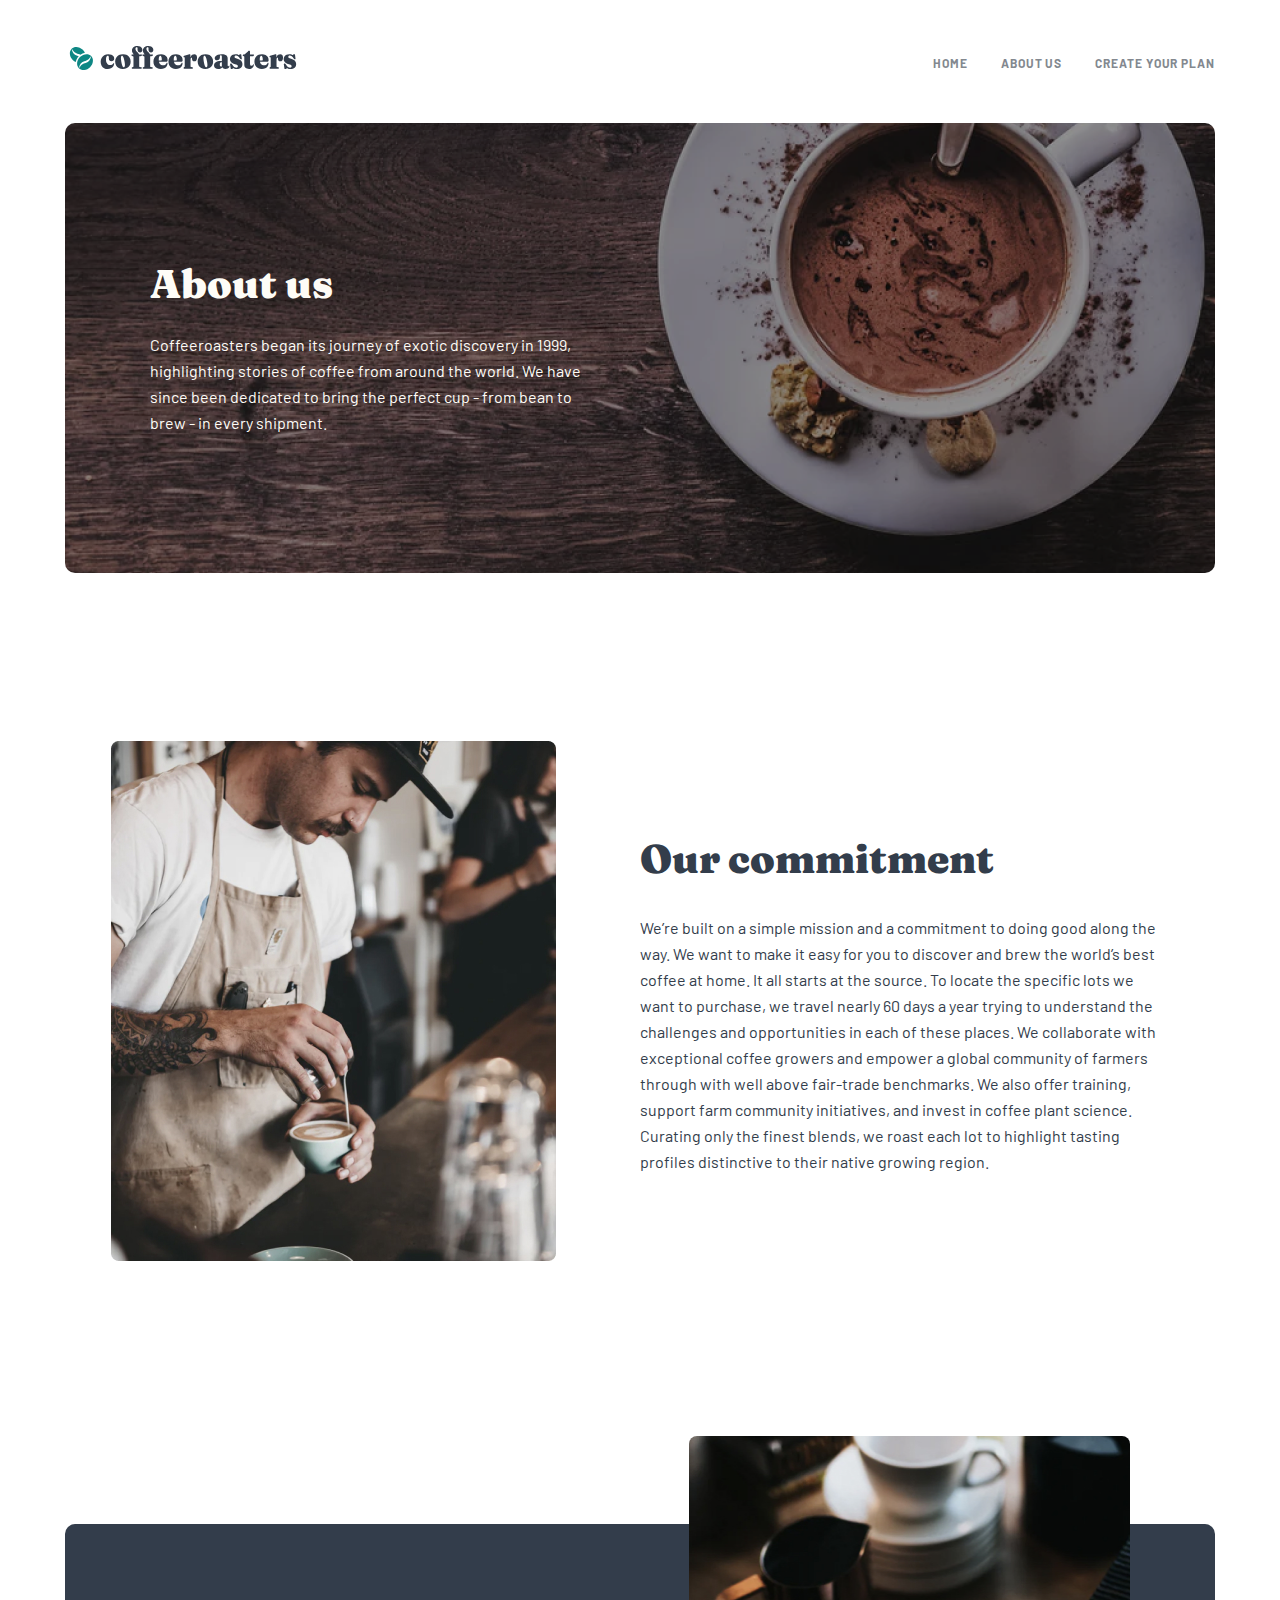
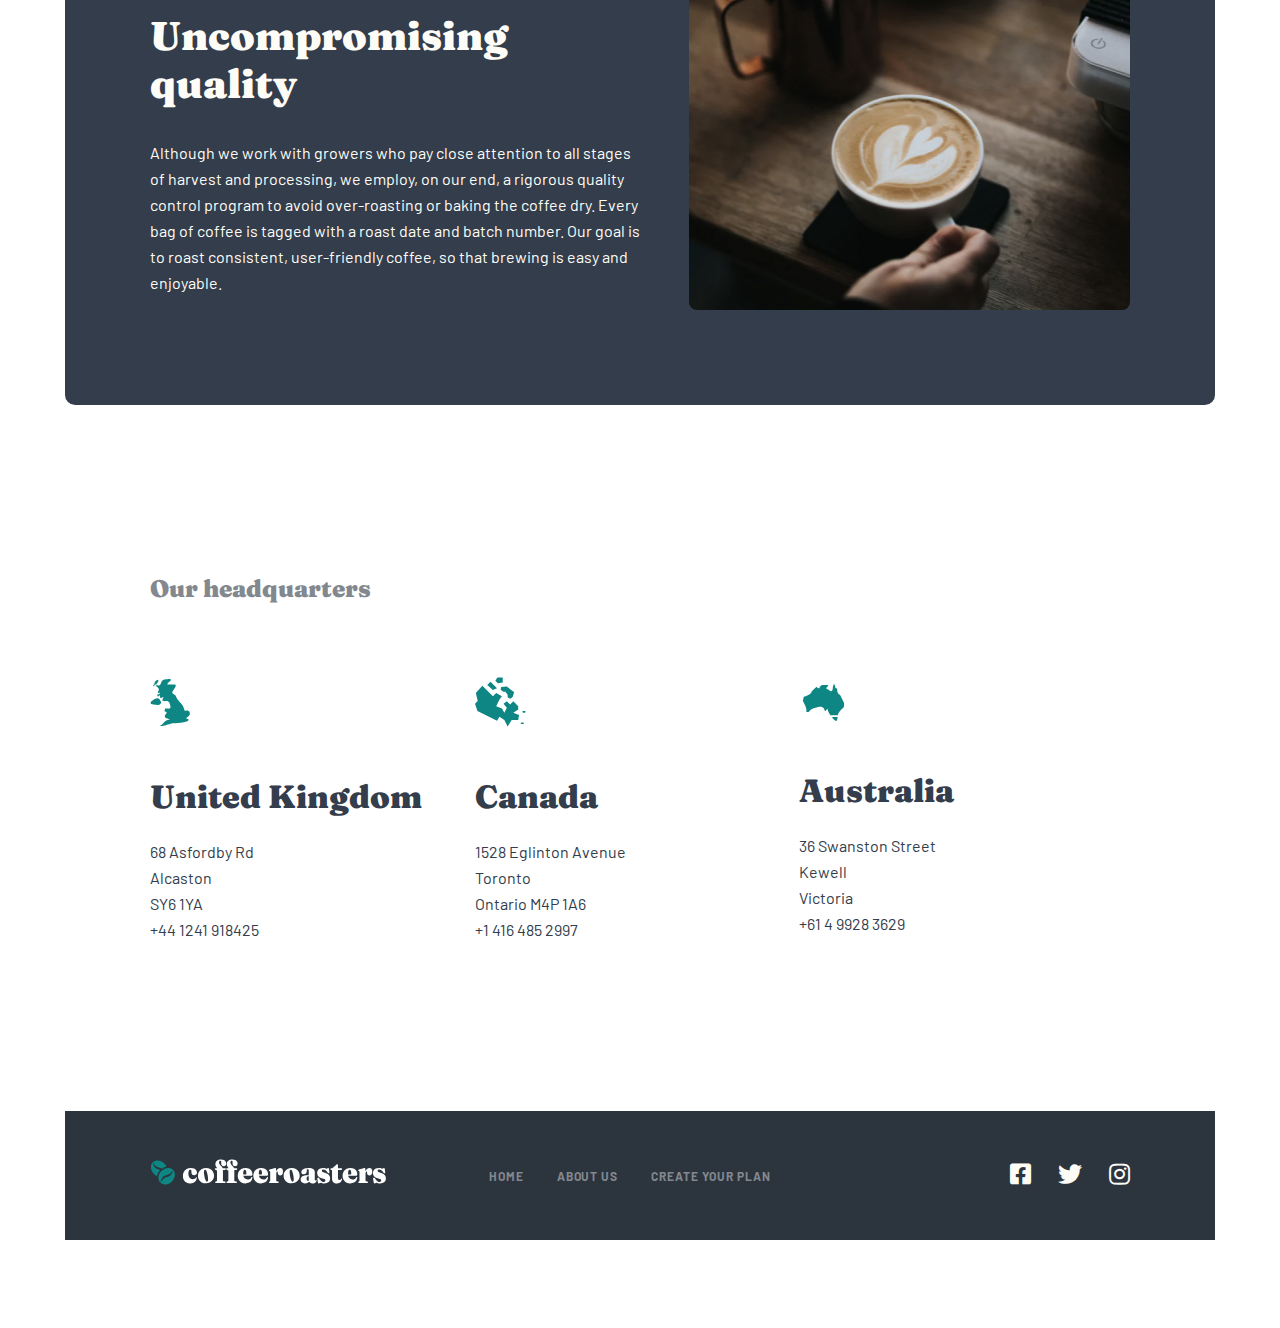
==== about.html @ ba12911a "initial commit" ====
<!DOCTYPE html>
<html lang="en">
<head>
    <meta charset="UTF-8">
    <meta http-equiv="X-UA-Compatible" content="IE=edge">
    <meta name="viewport" content="width=device-width, initial-scale=1.0">
    <title>Coffee(about)</title>
    <link rel="stylesheet" href="https://pro.fontawesome.com/releases/v5.10.0/css/all.css">
    <link rel="stylesheet" href="./css/normalize.css">
    <link rel="stylesheet" href="./css/fonts.css">
    <link rel="stylesheet" href="./css/main.css">
</head>
<body>
    
    <header class="header">
        <div class="container">
            <nav class="nav">
                <a href="./index.html"><img class="header__logo" src="./img/logo.svg" alt="logo" width="236" height="26"></a>
                <input id="check" type="checkbox">
                <label class="label" for="check">
                    <i class="fas fa-bars" id="sign-1"></i>
                    <i class="fas fa-times"  id="sign-2"></i>
                </label>
                <ul class="nav__list">
                    <li class="nav__item"><a href="./index.html" class="nav__link">HOME</a></li>
                    <li class="nav__item"><a href="./about.html" class="nav__link">ABOUT US</a></li>
                    <li class="nav__item"><a href="./plan.html" class="nav__link">Create your plan</a></li>
                </ul>
            </nav>
        </div>
    </header>
    
    <main>
        <section class="about">
            <div class="container">
                <h1 class="about__title">About us</h1>
                <p class="about__text">Coffeeroasters began its journey of exotic discovery in 1999, highlighting stories of coffee from around the world. We have since been dedicated to bring the perfect cup - from bean to brew - in every shipment.</p>
            </div>
        </section>
        
        <section class="commitment">
            <div class="container">
                <div class="commitment__img">
                    <img src="./img/coffee-maker.jpg" alt="coffee maker" width="445" height="520">
                </div>
                <div class="commitment__text">
                    <h2 class="commitment__title">Our commitment</h2>
                    <p class="commitment__desc">We’re built on a simple mission and a commitment to doing good along the way. We want to make it easy for you to discover and brew the world’s best coffee at home. It all starts at the source. To locate the specific lots we want to purchase, we travel nearly 60 days a year trying to understand the challenges and opportunities in each of these places. We collaborate with exceptional coffee growers and empower a global community of farmers through with well above fair-trade benchmarks. We also offer training, support farm community initiatives, and invest in coffee plant science. Curating only the finest blends, we roast each lot to highlight tasting profiles distinctive to their native growing region.</p>
                </div>
            </div>
        </section>
        
        <section class="quality">
            <div class="container">
                <div class="quality__text">
                    <h2 class="quality__title">Uncompromising quality</h2>
                    <p class="quality__desc">Although we work with growers who pay close attention to all stages of harvest and processing, we employ, on our end, a rigorous quality control program to avoid over-roasting or baking the coffee dry. Every bag of coffee is tagged with a roast date and batch number. Our goal is to roast consistent, user-friendly coffee, so that brewing is easy and enjoyable.</p>
                </div>
                <div class="quality__img">
                    <img src="./img/coffee.jpg" alt="a cup of coffee" width="445" height="474">
                </div>
            </div>
        </section>

        <section class="headquarters">
            <div class="container">
                <h3 class="headquarters__title">Our headquarters</h3>
                <ul class="headquarters__list">
                    <li class="headquarters__item">
                        <img src="./img/uk.svg" alt="uk" width="41" height="49">
                        <h2 class="headquarters__item-title">United Kingdom</h2>
                        <p class="headquarters__item-info">68  Asfordby Rd <br> Alcaston <br> SY6 1YA <br> +44 1241 918425</p>
                    </li>
                    <li class="headquarters__item">
                        <img src="./img/canada.svg" alt="canada" width="51" height="50">
                        <h2 class="headquarters__item-title">Canada</h2>
                        <p class="headquarters__item-info">1528  Eglinton Avenue<br> Toronto <br>Ontario M4P 1A6 <br> +1 416 485 2997</p>
                    </li>
                    <li class="headquarters__item">
                        <img src="./img/australia.svg" alt="australia" width="49" height="37">
                        <h2 class="headquarters__item-title">Australia</h2>
                        <p class="headquarters__item-info">36 Swanston Street <br> Kewell <br> Victoria <br> +61 4 9928 3629</p>
                    </li>
                </ul>
            </div>
        </section>
    </main>

    <footer class="footer">
        <div class="container">
            <a href="./index.html"><img class="footer__logo" src="./img/logo-white.svg" alt="logo" width="236" height="26"></a>
            <ul class="footer__list">
                <li class="footer__item"><a href="#" class="footer__link">HOME</a></li>
                <li class="footer__item"><a href="#" class="footer__link">ABOUT US</a></li>
                <li class="footer__item"><a href="#" class="footer__link">Create your plan</a></li>
            </ul>
            <div class="footer__icons">
                <a class="footer__icon" target="_blank" href="#"><i class="fab fa-facebook-square"></i></a>
                <a class="footer__icon" target="_blank" href="#"><i class="fab fa-twitter"></i></a>
                <a class="footer__icon" target="_blank" href="#"><i class="fab fa-instagram"></i></a>
            </div>
        </div>
    </footer>
    
</body>
</html>
---- css/fonts.css ----
/* barlow-regular - latin */
@font-face {
    font-family: 'Barlow';
    font-style: normal;
    font-weight: 400;
    src: local(''),
         url('../fonts/barlow-v5-latin-regular.woff2') format('woff2'), 
         url('../fonts/barlow-v5-latin-regular.woff') format('woff');
  }
  /* barlow-700 - latin */
  @font-face {
    font-family: 'Barlow';
    font-style: normal;
    font-weight: 700;
    src: local(''),
         url('../fonts/barlow-v5-latin-700.woff2') format('woff2'), 
         url('../fonts/barlow-v5-latin-700.woff') format('woff');
  }

  /* fraunces-regular - latin */
@font-face {
    font-family: 'Fraunces';
    font-style: normal;
    font-weight: 400;
    src: local(''),
         url('../fonts/fraunces-v10-latin-regular.woff2') format('woff2'),
         url('../fonts/fraunces-v10-latin-regular.woff') format('woff');
  }
  /* fraunces-900 - latin */
  @font-face {
    font-family: 'Fraunces';
    font-style: normal;
    font-weight: 900;
    src: local(''),
         url('../fonts/fraunces-v10-latin-900.woff2') format('woff2'), 
         url('../fonts/fraunces-v10-latin-900.woff') format('woff'); 
  }
---- css/main.css ----
*,
*::before,
*::after {
  margin: 0;
  padding: 0;
  -webkit-box-sizing: border-box;
          box-sizing: border-box;
}

body {
  font-family: "Barlow", "Arial", sans-serif;
  font-size: 16px;
  line-height: 26px;
  cursor: default;
  overflow-x: hidden;
}

img {
  max-width: 100%;
}

ul {
  list-style-type: none;
}

a {
  text-decoration: none;
}

.link {
  display: inline-block;
  font-family: "Fraunces";
  font-weight: 900;
  font-size: 18px;
  line-height: 25px;
  color: #FEFCF7;
  text-decoration: none;
  background: #0E8784;
  border-radius: 6px;
  padding: 15px 31px;
}

.link:hover {
  background-color: #66D2CF;
  -webkit-transition: .3s ease all;
  transition: .3s ease all;
}

.container {
  width: 1280px;
  margin: 0 auto;
}

.header {
  margin-bottom: 45px;
}

.header__logo {
  width: 236px;
  height: 26px;
}

.header .nav {
  display: -webkit-box;
  display: -ms-flexbox;
  display: flex;
  -webkit-box-align: center;
      -ms-flex-align: center;
          align-items: center;
  -webkit-box-pack: justify;
      -ms-flex-pack: justify;
          justify-content: space-between;
  padding-top: 45px;
}

.header .nav__list {
  display: -webkit-box;
  display: -ms-flexbox;
  display: flex;
}

.header .nav__link {
  color: #83888F;
  text-transform: uppercase;
  margin-left: 33px;
  font-weight: bold;
  font-size: 12px;
  line-height: 15px;
  letter-spacing: 0.923077px;
}

.header .nav__link:hover {
  color: #333D4B;
  -webkit-transition: .3s ease all;
  transition: .3s ease all;
}

#check {
  display: none;
}

#sign-1 {
  display: none;
  color: #333D4B;
  font-size: 22px;
  cursor: pointer;
}

#sign-2 {
  display: none;
  color: #333D4B;
  font-size: 22px;
  cursor: pointer;
}

.footer {
  margin-bottom: 88px;
}

.footer .container {
  display: -webkit-box;
  display: -ms-flexbox;
  display: flex;
  -webkit-box-align: center;
      -ms-flex-align: center;
          align-items: center;
  background-color: #2C343E;
  padding: 48px 85px;
}

.footer__list {
  display: -webkit-box;
  display: -ms-flexbox;
  display: flex;
  margin-left: 103px;
}

.footer__item {
  margin-right: 33px;
}

.footer__item:last-child {
  margin-right: 0;
}

.footer__link {
  color: #83888F;
  font-weight: bold;
  font-size: 12px;
  text-transform: uppercase;
  letter-spacing: 0.923077px;
}

.footer__link:hover {
  color: #FEFCF7;
  -webkit-transition: .3s ease all;
  transition: .3s ease all;
}

.footer__icons {
  margin-left: auto;
}

.footer__icon {
  font-size: 24px;
  color: #FEFCF7;
  margin-left: 24px;
}

.footer__icon:hover {
  color: #FDD6BA;
  -webkit-transition: .3s ease all;
  transition: .3s ease all;
}

.intro .container {
  background-image: url(../img/intro-bg.png);
  background-repeat: no-repeat;
  background-position: center;
  border-radius: 10px;
  padding-left: 86px;
}

.intro__title {
  font-family: "Fraunces";
  color: #FEFCF7;
  font-weight: 900;
  font-size: 72px;
  line-height: 72px;
  margin-bottom: 32px;
  padding-top: 115px;
}

.intro__desc {
  color: #FEFCF7;
  opacity: 0.8;
  width: 445px;
  margin-bottom: 56px;
}

.intro__link {
  padding-bottom: 116px;
}

.benefits {
  margin-top: 165px;
}

.benefits .container {
  background-color: #333D4B;
  border-radius: 10px;
  height: 580px;
}

.benefits__title {
  font-family: "Fraunces";
  text-align: center;
  font-weight: 900;
  font-size: 40px;
  line-height: 48px;
  color: #FEFCF7;
  padding-top: 95px;
  margin-bottom: 32px;
}

.benefits__text {
  width: 540px;
  margin: 0 auto;
  text-align: center;
  color: #FEFCF7;
  opacity: 0.8;
}

.benefits__list {
  display: -webkit-box;
  display: -ms-flexbox;
  display: flex;
  -webkit-box-align: center;
      -ms-flex-align: center;
          align-items: center;
  -webkit-box-pack: center;
      -ms-flex-pack: center;
          justify-content: center;
  -ms-flex-wrap: wrap;
      flex-wrap: wrap;
  margin-top: 86px;
}

.benefits__item {
  width: 27.34375%;
  display: -webkit-box;
  display: -ms-flexbox;
  display: flex;
  -webkit-box-orient: vertical;
  -webkit-box-direction: normal;
      -ms-flex-direction: column;
          flex-direction: column;
  -webkit-box-align: center;
      -ms-flex-align: center;
          align-items: center;
  text-align: center;
  padding: 0 47px 47px 47px;
  background-color: #0E8784;
  margin: 15px;
  border-radius: 8px;
}

.benefits__item-title {
  font-family: "Fraunces";
  font-weight: 900;
  font-size: 24px;
  line-height: 32px;
  color: #FEFCF7;
  margin-bottom: 24px;
}

.benefits__img {
  width: 72px;
  height: 72px;
  margin-top: 72px;
  margin-bottom: 56px;
}

.benefits__desc {
  color: #FEFCF7;
}

.collection {
  position: relative;
  margin-top: 200px;
  text-align: center;
}

.collection__bg {
  font-family: "Fraunces";
  font-size: 155px;
  font-weight: 900;
  background: -webkit-gradient(linear, left top, left bottom, from(#bebebe), color-stop(#eceaea), to(#fafafa));
  background: linear-gradient(to bottom, #bebebe, #eceaea, #fafafa);
  -webkit-background-clip: text;
  -webkit-text-fill-color: transparent;
}

.collection__bg-box {
  position: absolute;
  left: 0;
  right: 0;
  top: 50px;
  z-index: -1;
}

.collection__list {
  display: -webkit-box;
  display: -ms-flexbox;
  display: flex;
  -webkit-box-align: center;
      -ms-flex-align: center;
          align-items: center;
  -webkit-box-pack: center;
      -ms-flex-pack: center;
          justify-content: center;
  -ms-flex-wrap: wrap;
      flex-wrap: wrap;
}

.collection__list li {
  display: -webkit-box;
  display: -ms-flexbox;
  display: flex;
  -webkit-box-align: center;
      -ms-flex-align: center;
          align-items: center;
  -webkit-box-pack: center;
      -ms-flex-pack: center;
          justify-content: center;
  -webkit-box-orient: vertical;
  -webkit-box-direction: normal;
      -ms-flex-direction: column;
          flex-direction: column;
  width: 19.92188%;
  margin: 15px;
  margin-top: 67px;
}

.collection__title {
  font-family: "Fraunces";
  font-weight: 900;
  font-size: 24px;
  line-height: 32px;
  color: #333D4B;
  margin-bottom: 24px;
  margin-top: 71px;
}

.collection__desc {
  color: #333D4B;
}

.collection__product-1::before {
  content: "";
  background-image: url(../img/kopi1.png);
  width: 255px;
  height: 193px;
}

.collection__product-2::before {
  content: "";
  background-image: url(../img/kopi2.png);
  width: 256px;
  height: 193px;
}

.collection__product-3::before {
  content: "";
  background-image: url(../img/kopi3.png);
  width: 256px;
  height: 193px;
}

.collection__product-4::before {
  content: "";
  background-image: url(../img/kopi4.png);
  background-size: contain;
  width: 256px;
  height: 193px;
}

.process {
  margin-top: 350px;
  padding-left: 86px;
}

.process__title {
  font-family: "Fraunces";
  font-weight: 900;
  font-size: 24px;
  line-height: 32px;
  color: #83888F;
}

.process__line {
  display: -webkit-box;
  display: -ms-flexbox;
  display: flex;
  -webkit-box-align: center;
      -ms-flex-align: center;
          align-items: center;
  -webkit-box-pack: center;
      -ms-flex-pack: center;
          justify-content: center;
  -webkit-box-pack: justify;
      -ms-flex-pack: justify;
          justify-content: space-between;
  width: 790px;
  height: 2px;
  background-color: #FDD6BA;
  margin-top: 95px;
  margin-bottom: 82px;
}

.process__circle {
  display: inline-block;
  width: 31px;
  height: 31px;
  background: #FEFCF7;
  border: 2px solid #0E8784;
  border-radius: 50%;
}

.process__list {
  display: -webkit-box;
  display: -ms-flexbox;
  display: flex;
  -ms-flex-wrap: wrap;
      flex-wrap: wrap;
}

.process__item {
  width: 22.26562%;
  margin-right: 95px;
  margin-bottom: 20px;
}

.process__item:last-child {
  margin-right: 0;
}

.process__item span {
  font-family: "Fraunces";
  font-weight: 900;
  font-size: 72px;
  line-height: 72px;
  color: #FDD6BA;
}

.process__item-title {
  font-family: "Fraunces";
  width: 255px;
  font-weight: 900;
  font-size: 32px;
  line-height: 36px;
  color: #333D4B;
  margin-top: 38px;
  margin-bottom: 42px;
}

.process__item-desc {
  color: #333D4B;
}

.process__link {
  margin-top: 44px;
  margin-bottom: 200px;
}

.about .container {
  display: -webkit-box;
  display: -ms-flexbox;
  display: flex;
  -webkit-box-orient: vertical;
  -webkit-box-direction: normal;
      -ms-flex-direction: column;
          flex-direction: column;
  -webkit-box-pack: center;
      -ms-flex-pack: center;
          justify-content: center;
  background-image: url(/img/about-bg.png);
  background-position: center;
  border-radius: 10px;
  padding-left: 85px;
  height: 450px;
}

.about__title {
  font-family: "Fraunces";
  color: #FEFCF7;
  font-weight: 900;
  font-size: 40px;
  line-height: 48px;
  margin-bottom: 24px;
}

.about__text {
  width: 445px;
  color: #FEFCF7;
}

.commitment {
  margin-top: 168px;
}

.commitment .container {
  display: -webkit-box;
  display: -ms-flexbox;
  display: flex;
  -webkit-box-align: center;
      -ms-flex-align: center;
          align-items: center;
  -webkit-box-pack: center;
      -ms-flex-pack: center;
          justify-content: center;
  -ms-flex-wrap: wrap;
      flex-wrap: wrap;
}

.commitment__img {
  width: 46%;
}

.commitment__text {
  width: 46%;
}

.commitment__title {
  font-family: "Fraunces";
  color: #333D4B;
  font-weight: 900;
  font-size: 40px;
  line-height: 48px;
  margin-bottom: 32px;
}

.commitment__desc {
  color: #333D4B;
}

.quality {
  margin-top: 256px;
}

.quality .container {
  background-color: #333D4B;
  border-radius: 10px;
  padding: 0 85px;
  display: -webkit-box;
  display: -ms-flexbox;
  display: flex;
  -webkit-box-pack: justify;
      -ms-flex-pack: justify;
          justify-content: space-between;
  -ms-flex-wrap: wrap;
      flex-wrap: wrap;
}

.quality__text {
  width: 50%;
}

.quality__title {
  font-family: "Fraunces";
  color: #FEFCF7;
  font-weight: 900;
  font-size: 40px;
  line-height: 48px;
  margin-bottom: 32px;
  margin-top: 88px;
}

.quality__desc {
  color: #FEFCF7;
}

.quality__img {
  width: 45%;
  -webkit-transform: translateY(-88px);
          transform: translateY(-88px);
}

.quality__img img {
  border-radius: 8px;
}

.headquarters {
  margin-top: 168px;
  margin-bottom: 168px;
}

.headquarters .container {
  padding-left: 85px;
}

.headquarters__title {
  font-family: "Fraunces";
  color: #83888F;
  font-weight: 900;
  font-size: 24px;
  line-height: 32px;
  margin-bottom: 72px;
}

.headquarters__list {
  display: -webkit-box;
  display: -ms-flexbox;
  display: flex;
  -webkit-box-align: center;
      -ms-flex-align: center;
          align-items: center;
  -ms-flex-wrap: wrap;
      flex-wrap: wrap;
}

.headquarters__item {
  width: 25.78125%;
  margin-right: 50px;
}

.headquarters__item:last-child {
  margin-right: 0;
}

.headquarters__item-title {
  font-family: "Fraunces";
  color: #333D4B;
  font-weight: 900;
  font-size: 32px;
  line-height: 36px;
  margin-bottom: 24px;
  margin-top: 45px;
}

.headquarters__item-info {
  color: #333D4B;
}

.plan .container {
  display: -webkit-box;
  display: -ms-flexbox;
  display: flex;
  -webkit-box-orient: vertical;
  -webkit-box-direction: normal;
      -ms-flex-direction: column;
          flex-direction: column;
  -webkit-box-pack: center;
      -ms-flex-pack: center;
          justify-content: center;
  background-image: url(/img/plan-bg.png);
  background-repeat: no-repeat;
  background-position: center;
  border-radius: 10px;
  height: 450px;
  padding-left: 86px;
}

.plan__title {
  font-family: "Fraunces";
  color: #FEFCF7;
  font-weight: 900;
  font-size: 72px;
  line-height: 72px;
  margin-bottom: 32px;
}

.plan__desc {
  width: 445px;
  color: #FEFCF7;
}

.process-2 {
  margin-top: 177px;
}

.process-2 .container {
  background-color: #333D4B;
  padding-left: 86px;
  padding-top: 105px;
  border-radius: 10px;
}

.process-2__line {
  display: -webkit-box;
  display: -ms-flexbox;
  display: flex;
  -webkit-box-align: center;
      -ms-flex-align: center;
          align-items: center;
  -webkit-box-pack: center;
      -ms-flex-pack: center;
          justify-content: center;
  -webkit-box-pack: justify;
      -ms-flex-pack: justify;
          justify-content: space-between;
  width: 790px;
  height: 2px;
  background-color: #FDD6BA;
  margin-bottom: 82px;
}

.process-2__circle {
  display: inline-block;
  width: 31px;
  height: 31px;
  background: #333D4B;
  border: 2px solid #0E8784;
  border-radius: 50%;
}

.process-2__list {
  display: -webkit-box;
  display: -ms-flexbox;
  display: flex;
  -ms-flex-wrap: wrap;
      flex-wrap: wrap;
}

.process-2__item {
  width: 22.26562%;
  margin-right: 95px;
  margin-bottom: 20px;
}

.process-2__item:last-child {
  margin-right: 0;
}

.process-2__item span {
  font-family: "Fraunces";
  font-weight: 900;
  font-size: 72px;
  line-height: 72px;
  color: #FDD6BA;
}

.process-2__item-title {
  font-family: "Fraunces";
  font-weight: 900;
  font-size: 32px;
  line-height: 36px;
  color: #FEFCF7;
  margin-top: 38px;
  margin-bottom: 42px;
}

.process-2__item-desc {
  color: #FEFCF7;
  margin-bottom: 87px;
}

.info {
  margin-top: 159px;
}

.info .container {
  padding: 0 85px;
  display: -webkit-box;
  display: -ms-flexbox;
  display: flex;
  -webkit-box-pack: justify;
      -ms-flex-pack: justify;
          justify-content: space-between;
  -ms-flex-wrap: wrap;
      flex-wrap: wrap;
}

.info__left {
  width: 30%;
}

.info__right {
  width: 66%;
}

.info__left-content {
  width: 255px;
  font-family: "Fraunces";
  font-size: 24px;
  line-height: 32px;
  margin-right: 29px;
  font-weight: 900;
  opacity: .4;
}

.info__left-content:hover {
  opacity: .7;
}

.info__left-content .clr-green {
  color: #0E8784;
}

.info__left span {
  color: #83888F;
  margin-right: 29px;
  cursor: default;
}

.info__left-link {
  color: #333D4B;
}

.info__line {
  width: 255px;
  height: 1px;
  background-color: #83888F;
  opacity: 0.25;
  margin: 24px 0;
}

.info__left--active {
  opacity: 1;
}

.info__item {
  margin-bottom: 88px;
}

.info__item-content {
  display: -webkit-box;
  display: -ms-flexbox;
  display: flex;
  -webkit-box-align: center;
      -ms-flex-align: center;
          align-items: center;
  -webkit-box-pack: justify;
      -ms-flex-pack: justify;
          justify-content: space-between;
}

.info__item-title {
  font-family: "Fraunces";
  color: #83888F;
  font-weight: 900;
  font-size: 40px;
  line-height: 48px;
  margin-right: 80px;
}

.info__item-btn {
  background-color: transparent;
  border: none;
  cursor: pointer;
}

.info__item-list {
  display: -webkit-box;
  display: -ms-flexbox;
  display: flex;
  -webkit-box-pack: justify;
      -ms-flex-pack: justify;
          justify-content: space-between;
  -ms-flex-wrap: wrap;
      flex-wrap: wrap;
  margin-top: 56px;
}

.info__item-list li {
  width: 30%;
  padding: 32px 27px 0 27px;
  background-color: #F4F1EB;
  border-radius: 8px;
}

.info__item-list li:not(:last-child) {
  margin-right: 20px;
}

.info__item-list li:hover {
  background-color: #FDD6BA;
  -webkit-transition: .3s ease all;
  transition: .3s ease all;
}

.info__item-list li h3 {
  font-family: "Fraunces";
  color: #333D4B;
  font-weight: 900;
  font-size: 24px;
  line-height: 32px;
  margin-bottom: 24px;
}

.info__item-list li p {
  margin-bottom: 84px;
  color: #333D4B;
}

.info__order {
  width: 100%;
  background-color: #2C343E;
  padding: 27px 64px;
}

.info__order-desc {
  text-transform: uppercase;
  color: #FFFFFF;
  opacity: 0.5;
  margin-bottom: 8px;
}

.info__order-text {
  font-family: "Fraunces";
  color: #fff;
  font-weight: 900;
  font-size: 24px;
  line-height: 40px;
}

.info__order-text span {
  color: #0E8784;
}

#modal {
  display: none;
}

.modal__check:checked ~ .modal__box {
  display: -webkit-box;
  display: -ms-flexbox;
  display: flex;
  -webkit-box-align: center;
      -ms-flex-align: center;
          align-items: center;
  -webkit-box-pack: center;
      -ms-flex-pack: center;
          justify-content: center;
}

.modal__btn {
  display: block;
  width: 217px;
  text-align: center;
  margin-left: auto;
  margin-top: 40px;
  margin-bottom: 168px;
  cursor: pointer;
}

.modal .modal__box {
  display: none;
  position: fixed;
  background: rgba(0, 0, 0, 0.5);
  top: 0;
  left: 0;
  right: 0;
  bottom: 0;
}

.modal__content {
  width: 520px;
  height: auto;
}

.modal__content-header {
  background-color: #333D4B;
  padding: 38px 0;
  border-radius: 8px 8px 0 0;
}

.modal__content-main {
  padding: 0 40px;
  background-color: #FEFCF7;
  border-radius: 0 0 8px 8px;
}

.modal__content-main span {
  color: #0E8784;
}

.modal__content-text {
  font-family: "Fraunces";
  font-weight: 900;
  font-size: 22px;
  line-height: 35px;
  color: #83888F;
  padding-top: 45px;
  margin-bottom: 7px;
}

.modal__content-desc {
  color: #333D4B;
  margin-bottom: 30px;
}

.modal__content-title {
  font-family: "Fraunces";
  color: #fff;
  font-weight: 900;
  font-size: 35px;
  line-height: 40px;
  padding-left: 40px;
}

.modal__content-footer span {
  font-family: "Fraunces";
  color: #333D4B;
  margin-right: 19px;
  font-weight: 900;
  font-size: 28px;
  line-height: 36px;
}

.modal__content--btn {
  padding: 15px 60px;
  margin-bottom: 56px;
}

@media (max-width: 1350px) {
  .container {
    width: 1150px;
  }
}

@media (max-width: 1240px) {
  .container {
    width: 1100px;
  }
}

@media (max-width: 1180px) {
  .container {
    width: 1000px;
  }
}

@media (max-width: 1080px) {
  .container {
    width: 950px;
  }
}

@media (max-width: 1030px) {
  .container {
    width: 90%;
  }
}

@media (max-width: 1110px) {
  .collection__bg {
    font-size: 120px;
  }
  .collection__list li {
    width: 45%;
  }
  .collection__desc {
    width: 250px;
  }
  .benefits__item {
    width: 45%;
  }
  .process {
    margin-top: 650px;
  }
  .process__line {
    width: 700px;
  }
  .footer__list {
    margin-left: 60px;
  }
}

@media (max-width: 1000px) {
  .footer .container {
    -webkit-box-orient: vertical;
    -webkit-box-direction: normal;
        -ms-flex-direction: column;
            flex-direction: column;
  }
  .footer__list {
    margin: 33px 0 40px 0;
  }
  .footer__icons {
    margin: 0;
  }
  .footer__icon:first-child {
    margin-left: 0;
  }
  .process__item {
    width: 28%;
    margin-right: 40px;
  }
}

@media (max-width: 900px) {
  .collection__bg {
    font-size: 100px;
  }
  .process__line {
    width: 600px;
  }
  .process__item {
    width: 30%;
    margin-right: 20px;
  }
}

@media (max-width: 768px) {
  .intro__title {
    padding-top: 100px;
    font-size: 48px;
    line-height: 48px;
  }
  .intro__desc {
    width: 398px;
  }
  .intro__link {
    padding-bottom: 100px;
  }
  .collection {
    margin-top: 150px;
  }
  .collection__bg {
    font-size: 96px;
  }
  .collection__list li {
    width: 100%;
    display: -webkit-box;
    display: -ms-flexbox;
    display: flex;
    -webkit-box-orient: horizontal;
    -webkit-box-direction: normal;
        -ms-flex-direction: row;
            flex-direction: row;
    -ms-flex-pack: distribute;
        justify-content: space-around;
    margin-top: 60px;
  }
  .collection__title {
    margin: 0;
    margin-bottom: 24px;
  }
  .collection__desc {
    font-size: 15px;
    width: 260px;
  }
  .benefits__item {
    width: 85%;
    -webkit-box-orient: horizontal;
    -webkit-box-direction: normal;
        -ms-flex-direction: row;
            flex-direction: row;
    text-align: left;
    padding: 40px;
  }
  .benefits__item-text {
    margin-left: 50px;
  }
  .benefits__item-title {
    margin-bottom: 16px;
  }
  .benefits__title {
    padding-top: 50px;
    margin-bottom: 24px;
  }
  .benefits__list {
    margin-top: 60px;
  }
  .benefits__img {
    margin: 0;
  }
  .benefits__desc {
    font-size: 15px;
  }
  .process {
    padding-left: 0;
    margin-top: 430px;
  }
  .process__line {
    width: 467px;
  }
  .process__item {
    margin-right: 20px;
  }
  .process__item-title {
    width: auto;
    font-size: 28px;
  }
  .process__item-desc {
    width: 100%;
  }
  .process__link {
    margin-bottom: 130px;
  }
  .footer {
    margin-bottom: 72px;
  }
  .footer .container {
    -webkit-box-orient: vertical;
    -webkit-box-direction: normal;
        -ms-flex-direction: column;
            flex-direction: column;
  }
  .footer__list {
    margin: 33px 0 65px 0;
  }
  .footer__icons {
    margin: 0;
  }
}

@media (max-width: 750px) {
  .intro__desc {
    width: 85%;
  }
  .process {
    padding-left: 0;
  }
  .process__title {
    text-align: center;
  }
  .process__list {
    margin-top: 70px;
    -webkit-box-pack: center;
        -ms-flex-pack: center;
            justify-content: center;
    text-align: center;
  }
  .process__item {
    margin: 10px;
    width: 45%;
  }
  .process__item-title {
    font-size: 28px;
  }
  .process__item-desc {
    font-size: 15px;
  }
  .process__line {
    display: none;
  }
  .process__link {
    text-align: center;
  }
  .collection__bg {
    font-size: 80px;
  }
  .benefits__text {
    width: 72%;
  }
  .benefits__title {
    font-size: 32px;
  }
}

@media (max-width: 650px) {
  .nav__list {
    position: absolute;
    background: -webkit-gradient(linear, left top, left bottom, from(white), color-stop(white), color-stop(rgba(255, 255, 255, 0.9)), to(rgba(255, 255, 255, 0.3)));
    background: linear-gradient(to bottom, white, white, rgba(255, 255, 255, 0.9), rgba(255, 255, 255, 0.3));
    width: 100%;
    top: 115px;
    right: 100%;
    bottom: -50px;
    display: -webkit-box;
    display: -ms-flexbox;
    display: flex;
    -webkit-box-align: center;
        -ms-flex-align: center;
            align-items: center;
    -webkit-box-pack: center;
        -ms-flex-pack: center;
            justify-content: center;
    -webkit-box-orient: vertical;
    -webkit-box-direction: normal;
        -ms-flex-direction: column;
            flex-direction: column;
    -webkit-transition: .3s ease all;
    transition: .3s ease all;
    z-index: 2;
  }
  .nav__list .nav__link {
    margin-left: 0;
    font-family: "Fraunces";
    font-size: 18px;
    color: #333D4B;
  }
  .nav__item {
    -webkit-transform: translateY(-135px);
            transform: translateY(-135px);
    margin: 16px 0;
  }
  #sign-1 {
    display: block;
  }
  #check:checked ~ .nav__list {
    right: 0;
  }
  #check:checked ~ label #sign-1 {
    display: none;
  }
  #check:checked ~ label #sign-2 {
    display: block;
  }
  .intro .container {
    padding-left: 0;
  }
  .intro__title {
    font-size: 40px;
    text-align: center;
  }
  .intro__desc {
    width: 80%;
    margin: 0 auto;
    margin-bottom: 39px;
    opacity: 1;
    font-size: 15px;
    text-align: center;
  }
  .intro__link {
    text-align: center;
  }
  .collection {
    margin-top: 60px;
  }
  .collection__bg {
    font-size: 70px;
  }
  .collection__list li {
    -webkit-box-orient: vertical;
    -webkit-box-direction: normal;
        -ms-flex-direction: column;
            flex-direction: column;
    margin-top: 50px;
  }
  .collection__list li:first-child {
    margin-top: 140px;
  }
  .collection__title {
    margin-top: 24px;
    margin-bottom: 16px;
  }
  .benefits {
    margin-top: 120px;
  }
  .benefits__item {
    -webkit-box-orient: vertical;
    -webkit-box-direction: normal;
        -ms-flex-direction: column;
            flex-direction: column;
    text-align: center;
    padding: 0 33px;
  }
  .benefits__item-text {
    margin: 0;
  }
  .benefits__img {
    margin-top: 72px;
    margin-bottom: 56px;
  }
  .benefits__desc {
    margin-bottom: 50px;
  }
  .process {
    margin-top: 950px;
    padding-left: 0;
  }
  .process__list {
    margin-top: 20px;
  }
  .process__item {
    width: 100%;
    margin-top: 56px;
  }
  .process__item-title {
    width: 100%;
  }
  .footer__list {
    margin: 38px 0;
    -webkit-box-orient: vertical;
    -webkit-box-direction: normal;
        -ms-flex-direction: column;
            flex-direction: column;
    text-align: center;
  }
  .footer__item {
    margin: 12px 0;
  }
}

@media (max-width: 520px) {
  .header__logo {
    width: 193px;
    height: 23px;
  }
  .collection__bg {
    font-size: 50px;
  }
}

@media (max-width: 450px) {
  .header__logo {
    width: 163px;
    height: 18px;
  }
  .collection__bg {
    font-size: 40px;
  }
  .process {
    margin-top: 70rem;
  }
}

@media (max-width: 380px) {
  .intro__title {
    padding-top: 70px;
  }
  .intro__link {
    padding-bottom: 80px;
  }
  .intro .container {
    background-image: url(/img/intro-bg-mobile.png);
    background-size: cover;
  }
}

@media (max-width: 330px) {
  .collection__bg {
    font-size: 35px;
  }
  .process {
    margin-top: 75rem;
  }
  .footer__icon:not(:first-child) {
    margin-left: 10px;
  }
}

@media (max-width: 300px) {
  .process {
    margin-top: 80rem;
  }
}

@media (max-width: 280px) {
  .process {
    margin-top: 90rem;
  }
}

@media (max-width: 1180px) {
  .commitment__text {
    margin-left: 40px;
  }
  .quality .container {
    padding: 0 30px;
  }
}

@media (max-width: 950px) {
  .commitment__title {
    font-size: 32px;
  }
  .commitment__desc {
    font-size: 15px;
  }
  .quality__img img {
    height: 440px;
  }
}

@media (max-width: 900px) {
  .quality .container {
    -webkit-box-orient: vertical;
    -webkit-box-direction: reverse;
        -ms-flex-direction: column-reverse;
            flex-direction: column-reverse;
    padding: 0 85px;
  }
  .quality__img {
    -webkit-transform: translateY(-200px);
            transform: translateY(-200px);
    width: 100%;
    height: 50px;
  }
  .quality__img img {
    width: 100%;
  }
  .quality__text {
    margin-top: 250px;
    width: 100%;
    text-align: center;
  }
  .quality__title {
    margin-top: 0;
  }
  .quality__desc {
    margin-bottom: 70px;
  }
}

@media (max-width: 800px) {
  .commitment__img img {
    height: 480px;
  }
}

@media (max-width: 768px) {
  .about .container {
    padding-left: 55px;
    height: 400px;
  }
  .about__text {
    width: 80%;
  }
  .quality .container {
    padding: 0 57px;
  }
  .quality__img {
    width: 100%;
  }
  .quality__img img {
    height: 320px;
  }
  .quality__text {
    margin-top: 150px;
  }
  .quality__title {
    font-size: 32px;
  }
  .headquarters {
    margin-bottom: 140px;
  }
  .headquarters__item {
    margin-right: 40px;
  }
  .headquarters__item-title {
    font-size: 24px;
  }
  .headquarters__item-info {
    font-size: 15px;
  }
}

@media (max-width: 750px) {
  .commitment__img {
    width: 100%;
    display: -webkit-box;
    display: -ms-flexbox;
    display: flex;
    -webkit-box-pack: center;
        -ms-flex-pack: center;
            justify-content: center;
  }
  .commitment__text {
    margin-left: 0;
    margin-top: 40px;
    width: 100%;
    text-align: center;
  }
}

@media (max-width: 650px) {
  .about .container {
    padding-left: 0;
    -webkit-box-align: center;
        -ms-flex-align: center;
            align-items: center;
    text-align: center;
  }
  .quality .container {
    padding: 0 40px;
  }
}

@media (max-width: 560px) {
  .headquarters {
    margin-top: 120px;
    margin-bottom: 80px;
  }
  .headquarters__title {
    text-align: center;
    margin-bottom: 30px;
  }
  .headquarters .container {
    padding-left: 0;
  }
  .headquarters__item {
    width: 100%;
    text-align: center;
    margin: 40px 0;
  }
}

@media (max-width: 480px) {
  .commitment__img img {
    height: auto;
  }
  .commitment__title {
    font-size: 28px;
  }
  .quality .container {
    padding: 0 24px;
  }
  .quality__text {
    margin-top: 100px;
  }
  .quality__img {
    -webkit-transform: translateY(-150px);
            transform: translateY(-150px);
  }
  .quality__img img {
    height: 280px;
  }
}

@media (max-width: 360px) {
  .about__title {
    font-size: 28px;
  }
  .about__text {
    font-size: 15px;
  }
  .quality__title {
    font-size: 24px;
    margin-bottom: 16px;
    line-height: 26px;
  }
  .quality__img {
    -webkit-transform: translateY(-100px);
            transform: translateY(-100px);
  }
  .quality__img img {
    height: 200px;
  }
}

@media (max-width: 1200px) {
  .process-2__line {
    width: 700px;
  }
  .info__left {
    width: 100%;
    display: -webkit-box;
    display: -ms-flexbox;
    display: flex;
    -webkit-box-pack: center;
        -ms-flex-pack: center;
            justify-content: center;
    -ms-flex-wrap: wrap;
        flex-wrap: wrap;
    margin-bottom: 50px;
  }
  .info__left span {
    margin-right: 15px;
  }
  .info__left-content {
    width: auto;
    margin-right: 50px;
    margin-bottom: 30px;
    padding-bottom: 5px;
    border-bottom: 1px solid #83888F;
    cursor: pointer;
  }
  .info__right {
    width: 100%;
  }
  .info__line {
    display: none;
  }
}

@media (max-width: 1024px) {
  .process-2 {
    margin-top: 140px;
  }
  .process-2 .container {
    padding-left: 50px;
  }
  .process-2__line {
    width: 600px;
  }
  .process-2__item {
    margin-right: 70px;
  }
  .process-2__item-title {
    font-size: 32px;
  }
  .info {
    margin-top: 120px;
  }
  .info .container {
    padding: 0;
  }
  .info__left {
    display: none;
  }
  .info__item-title {
    font-size: 32px;
    margin-right: 30px;
  }
}

@media (max-width: 980px) {
  .process-2 .container {
    padding-left: 35px;
    padding-right: 35px;
  }
  .process-2__list {
    -webkit-box-pack: justify;
        -ms-flex-pack: justify;
            justify-content: space-between;
  }
  .process-2__item {
    width: 190px;
    margin-right: 0;
  }
  .process-2__item-desc {
    font-size: 15px;
  }
  .info .container {
    padding: 0 20px;
  }
}

@media (max-width: 800px) {
  .process-2__line {
    width: 500px;
  }
}

@media (max-width: 750px) {
  .plan .container {
    padding-left: 0;
  }
  .plan__title {
    font-size: 55px;
  }
  .process-2 {
    background-color: #333D4B;
    border-radius: 10px;
  }
  .process-2 .container {
    padding: 20px 0;
  }
  .process-2__list {
    -webkit-box-pack: center;
        -ms-flex-pack: center;
            justify-content: center;
  }
  .process-2__item {
    text-align: center;
    margin: 10px;
  }
  .process-2__item-desc {
    margin-bottom: 40px;
  }
  .process-2__line {
    display: none;
  }
  .info__item .info__item-list li {
    width: 31%;
  }
  .info__item .info__item-list li:not(:last-child) {
    margin-right: 0;
  }
  .modal__btn {
    margin-left: auto;
    margin-right: auto;
    margin-bottom: 120px;
  }
}

@media (max-width: 730px) {
  .info__item .info__item-list li {
    width: 100%;
    margin-bottom: 16px;
  }
  .info__item {
    width: 85%;
    margin: 0 auto;
  }
  .info__item-content {
    margin-bottom: -30px;
  }
  .info__item-title {
    font-size: 28px;
    line-height: 30px;
  }
  .info__item-list li {
    padding: 24px 25px;
  }
  .info__item-list li p {
    margin-bottom: 0;
  }
}

@media (max-width: 650px) {
  .plan .container {
    padding-left: 58px;
  }
  .plan__title {
    font-size: 48px;
  }
  .plan__desc {
    width: 80%;
  }
  .process-2__list {
    -webkit-box-pack: center;
        -ms-flex-pack: center;
            justify-content: center;
  }
  .process-2__item {
    width: 100%;
    text-align: center;
  }
  .info__order-text {
    font-size: 20px;
  }
  .info__item .info__item-list li {
    width: 100%;
    margin-bottom: 16px;
  }
}

@media (max-width: 580px) {
  .info__item {
    width: 100%;
  }
  .info__item-title {
    font-size: 24px;
  }
}

@media (max-width: 480px) {
  .plan__title {
    line-height: 45px;
  }
  .plan__title {
    font-size: 40px;
  }
  .info .container {
    padding: 0;
  }
}

@media (max-width: 768px) {
  .modal__content {
    width: 75%;
  }
  .modal__content-title {
    padding-left: 30px;
  }
  .modal__content-main {
    padding: 0 30px;
  }
}

@media (max-width: 610px) {
  .modal__content {
    width: 80%;
  }
}

@media (max-width: 625px) {
  .modal__content-footer {
    text-align: center;
  }
  .modal__content-footer span {
    display: inline-block;
    margin-bottom: 10px;
    margin-right: 5px;
  }
}

@media (max-width: 575px) {
  .modal__content {
    width: 85%;
  }
}

@media (max-width: 550px) {
  .modal__content-header {
    padding: 28px 0;
  }
  .modal__content-text {
    padding-top: 40px;
    font-size: 24px;
    line-height: 35px;
  }
  .modal__content-title {
    padding-left: 20px;
    padding-bottom: 0;
    font-size: 28px;
  }
  .modal__content-desc {
    margin-bottom: 24px;
    font-size: 15px;
  }
  .modal__content-main {
    padding: 0 20px;
  }
  .modal__content-footer span {
    font-size: 18px;
  }
  .modal__content--btn {
    margin-bottom: 24px;
  }
}

@media (max-width: 450px) {
  .modal__content {
    width: 90%;
  }
}

@media (max-width: 420px) {
  .modal__content--btn {
    padding: 10px 30px;
  }
  .modal__content-header {
    padding: 15px 0;
  }
  .modal__content-text {
    padding-top: 20px;
    font-size: 20px;
    line-height: 30px;
  }
  .modal__content-title {
    padding-left: 20px;
    padding-bottom: 0;
    font-size: 24px;
  }
  .modal__content-desc {
    margin-bottom: 24px;
    font-size: 14px;
  }
  .modal__content-main {
    padding: 0 20px;
  }
  .modal__content-footer span {
    font-size: 16px;
  }
  .modal__content--btn {
    margin-bottom: 24px;
    font-size: 16px;
  }
}

@media (max-width: 313px) {
  .modal__content-header {
    padding: 15px 0;
  }
  .modal__content-text {
    padding-top: 20px;
    font-size: 20px;
    line-height: 30px;
  }
  .modal__content-title {
    padding-left: 15px;
  }
  .modal__content-desc {
    margin-bottom: 20px;
  }
  .modal__content-main {
    padding: 0 15px;
  }
  .modal__content-footer span {
    margin-bottom: 5px;
    margin-right: 0;
    font-size: 18px;
  }
  .modal__content--btn {
    margin-bottom: 15px;
  }
}
/*# sourceMappingURL=main.css.map */
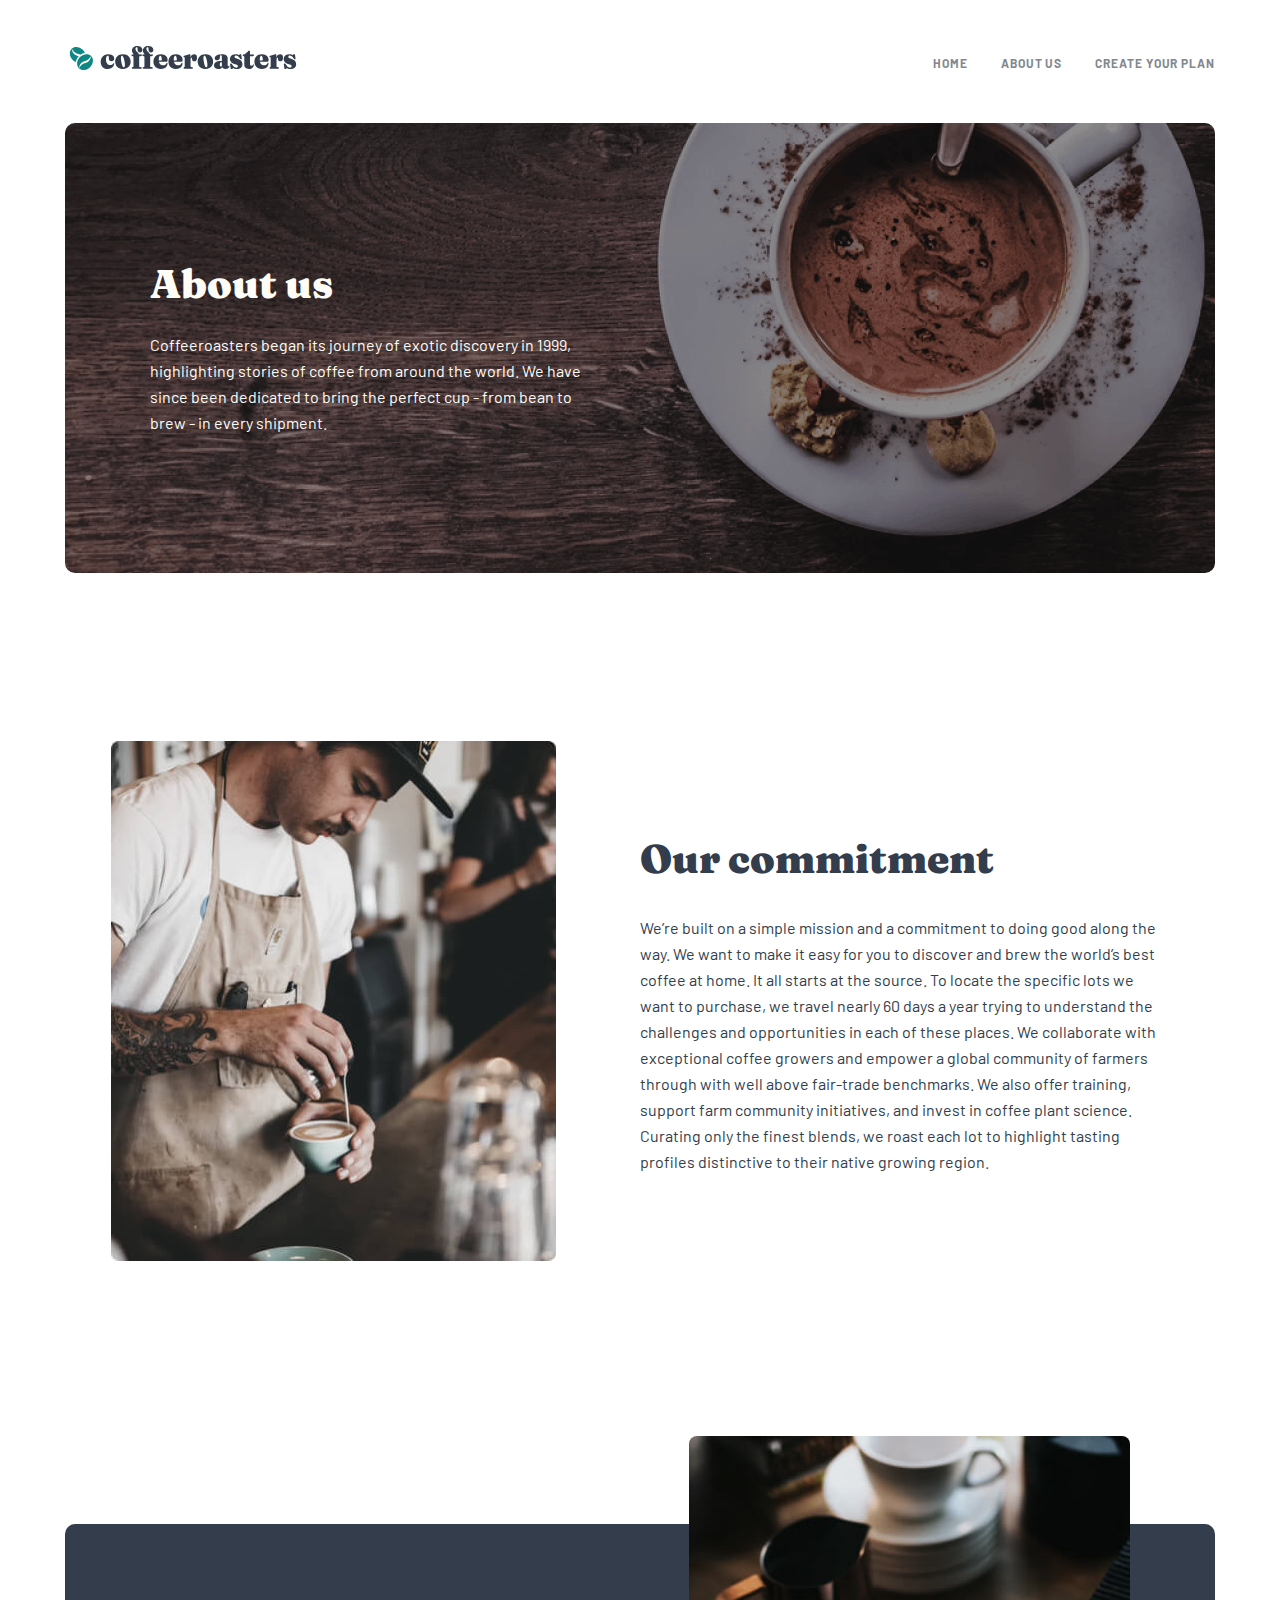
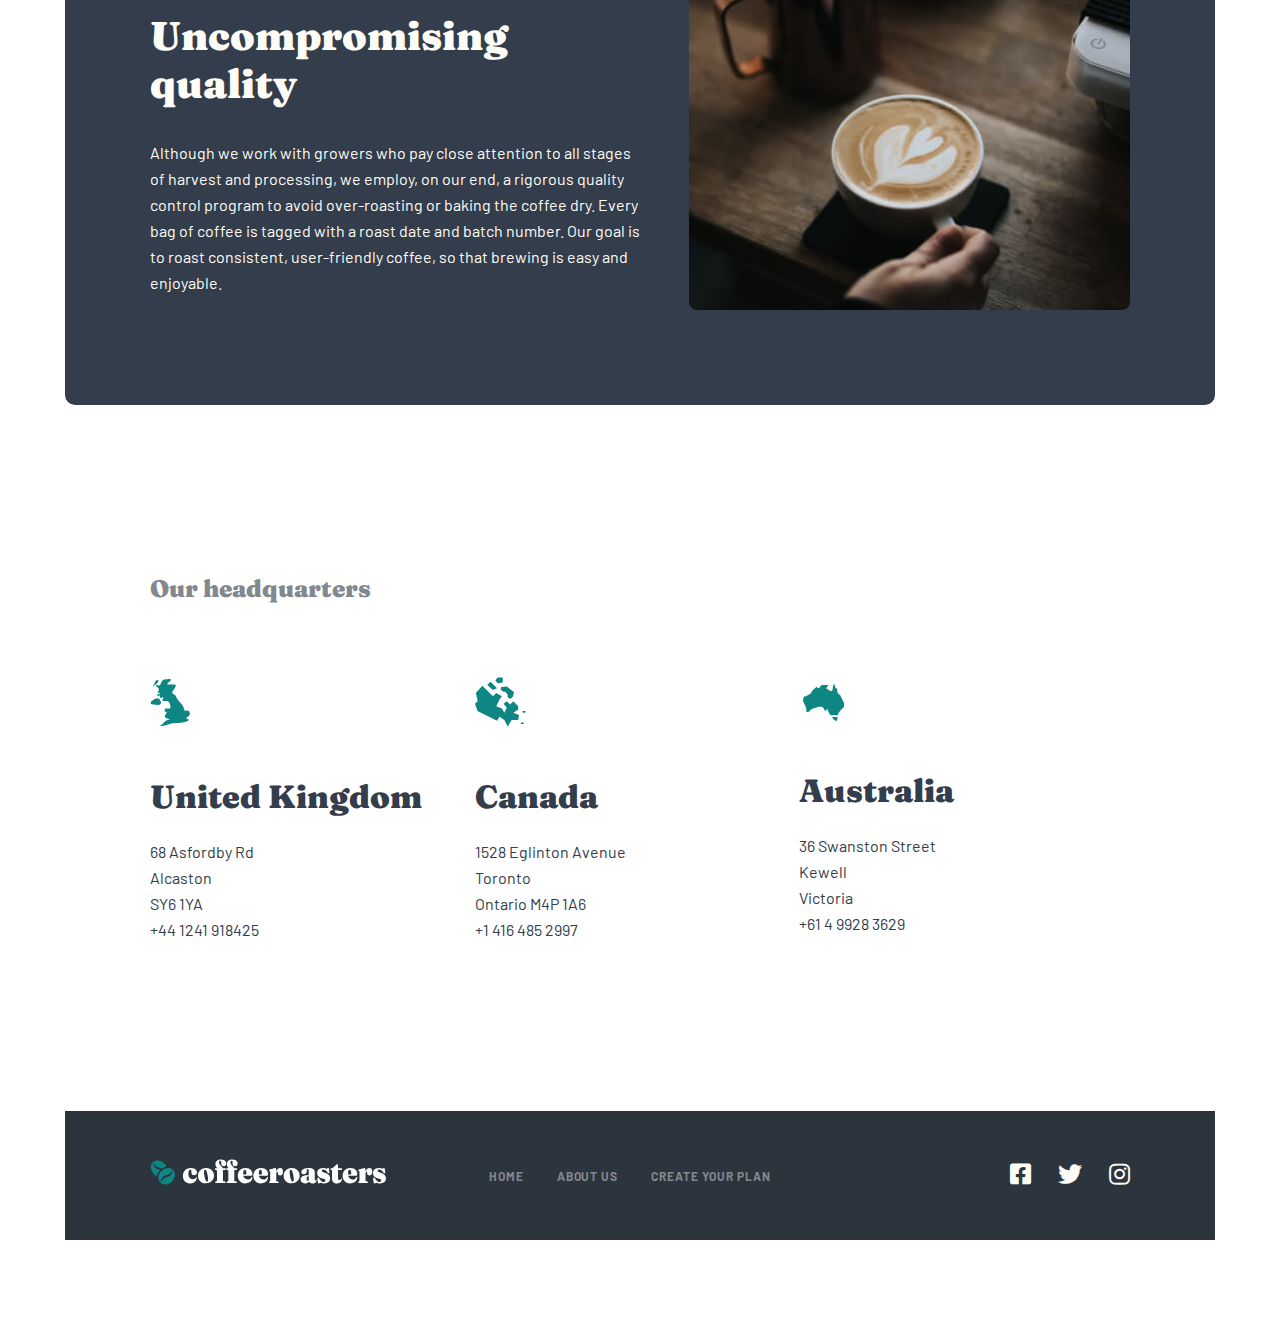
==== commit 91771441: "pages connected" ====
--- a/about.html
+++ b/about.html
@@ -90,9 +90,9 @@
         <div class="container">
             <a href="./index.html"><img class="footer__logo" src="./img/logo-white.svg" alt="logo" width="236" height="26"></a>
             <ul class="footer__list">
-                <li class="footer__item"><a href="#" class="footer__link">HOME</a></li>
-                <li class="footer__item"><a href="#" class="footer__link">ABOUT US</a></li>
-                <li class="footer__item"><a href="#" class="footer__link">Create your plan</a></li>
+                <li class="footer__item"><a href="./index.html" class="footer__link">HOME</a></li>
+                <li class="footer__item"><a href="./about.html" class="footer__link">ABOUT US</a></li>
+                <li class="footer__item"><a href="./plan.html" class="footer__link">Create your plan</a></li>
             </ul>
             <div class="footer__icons">
                 <a class="footer__icon" target="_blank" href="#"><i class="fab fa-facebook-square"></i></a>
--- a/css/main.css
+++ b/css/main.css
@@ -484,8 +484,9 @@
   -webkit-box-pack: center;
       -ms-flex-pack: center;
           justify-content: center;
-  background-image: url(/img/about-bg.png);
+  background-image: url(../img/about-bg.png);
   background-position: center;
+  background-repeat: no-repeat;
   border-radius: 10px;
   padding-left: 85px;
   height: 450px;
@@ -653,7 +654,7 @@
   -webkit-box-pack: center;
       -ms-flex-pack: center;
           justify-content: center;
-  background-image: url(/img/plan-bg.png);
+  background-image: url(../img/plan-bg.png);
   background-repeat: no-repeat;
   background-position: center;
   border-radius: 10px;
@@ -879,6 +880,12 @@
   transition: .3s ease all;
 }
 
+.info__item-list li:active {
+  background-color: #0E8784;
+  -webkit-transition: .3s ease all;
+  transition: .3s ease all;
+}
+
 .info__item-list li h3 {
   font-family: "Fraunces";
   color: #333D4B;
@@ -1258,7 +1265,7 @@
     width: 100%;
     top: 115px;
     right: 100%;
-    bottom: -50px;
+    bottom: -120px;
     display: -webkit-box;
     display: -ms-flexbox;
     display: flex;
@@ -1406,6 +1413,9 @@
   .process {
     margin-top: 70rem;
   }
+  .benefits__item {
+    width: 100%;
+  }
 }
 
 @media (max-width: 380px) {
@@ -1728,7 +1738,7 @@
 
 @media (max-width: 750px) {
   .plan .container {
-    padding-left: 0;
+    padding-left: 70px;
   }
   .plan__title {
     font-size: 55px;
@@ -1794,13 +1804,16 @@
 
 @media (max-width: 650px) {
   .plan .container {
-    padding-left: 58px;
+    padding-left: 0px;
   }
   .plan__title {
     font-size: 48px;
+    text-align: center;
   }
   .plan__desc {
     width: 80%;
+    margin: 0 auto;
+    text-align: center;
   }
   .process-2__list {
     -webkit-box-pack: center;
